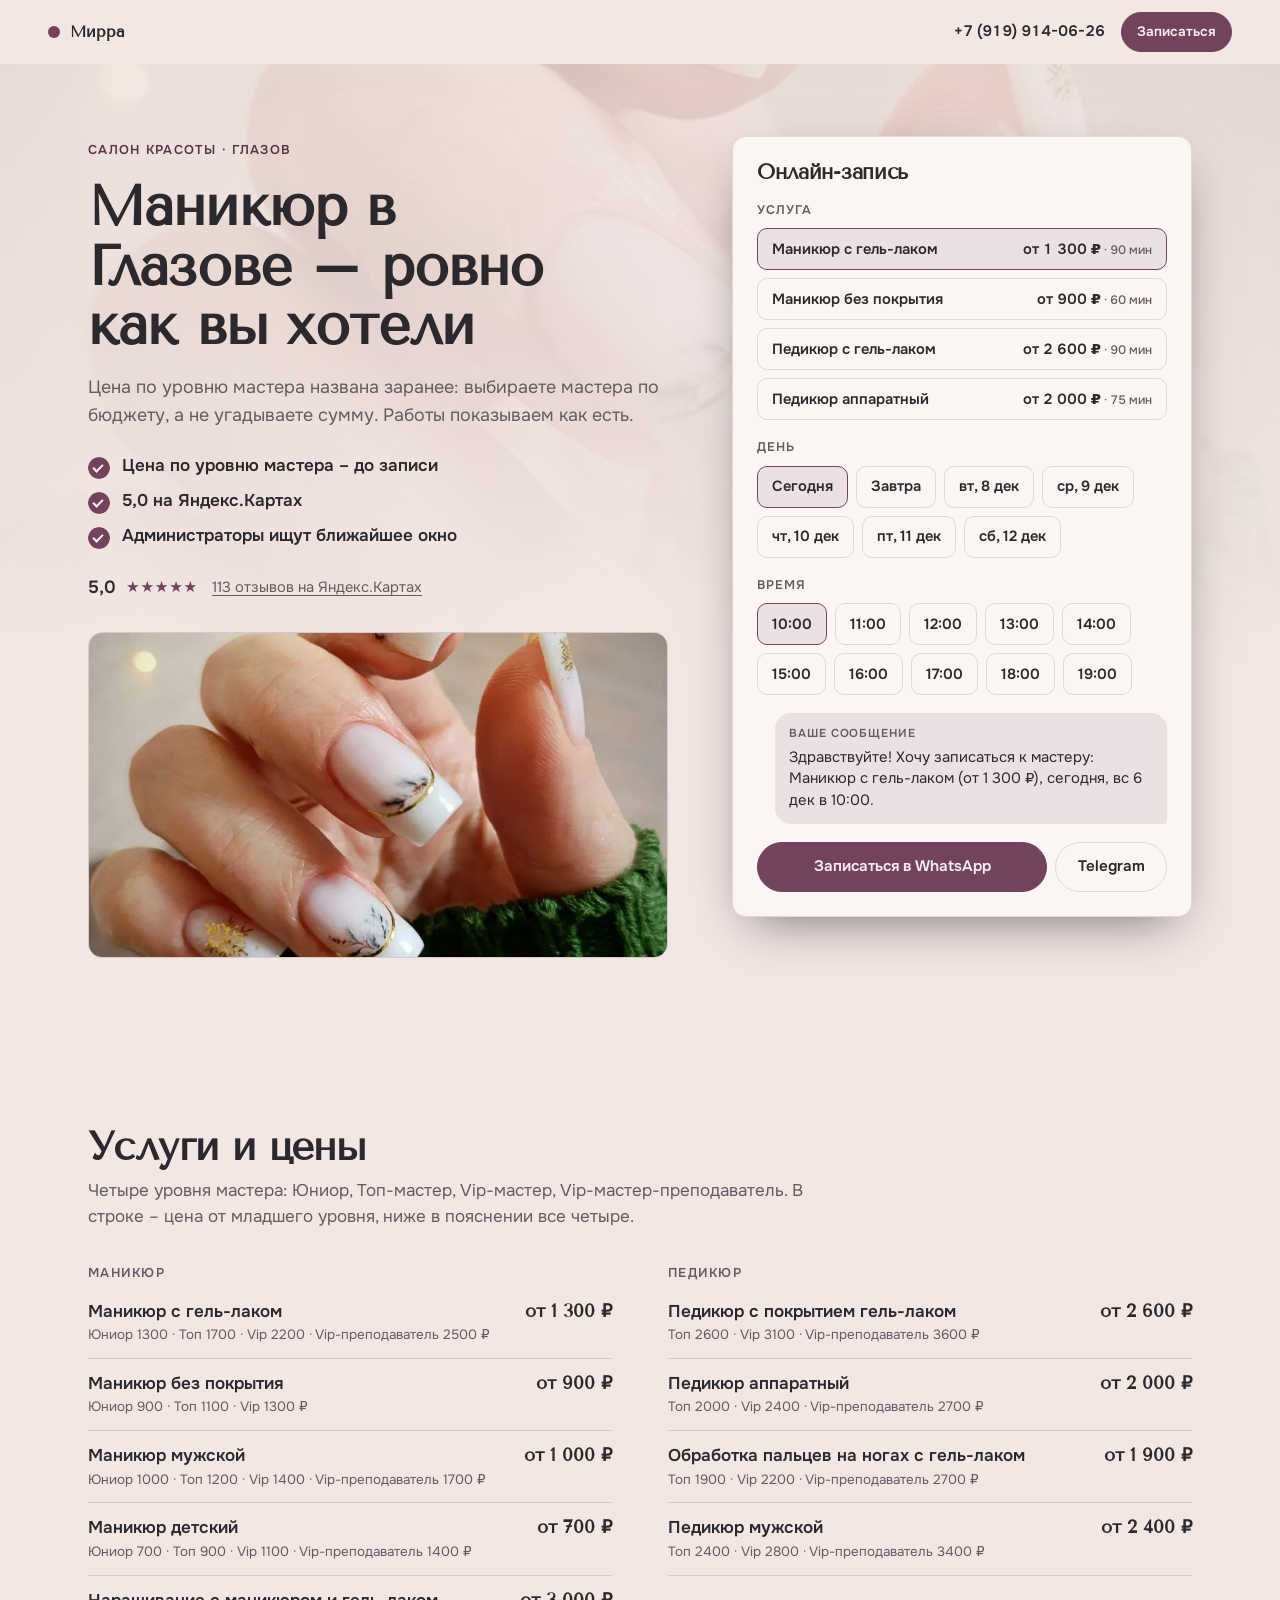
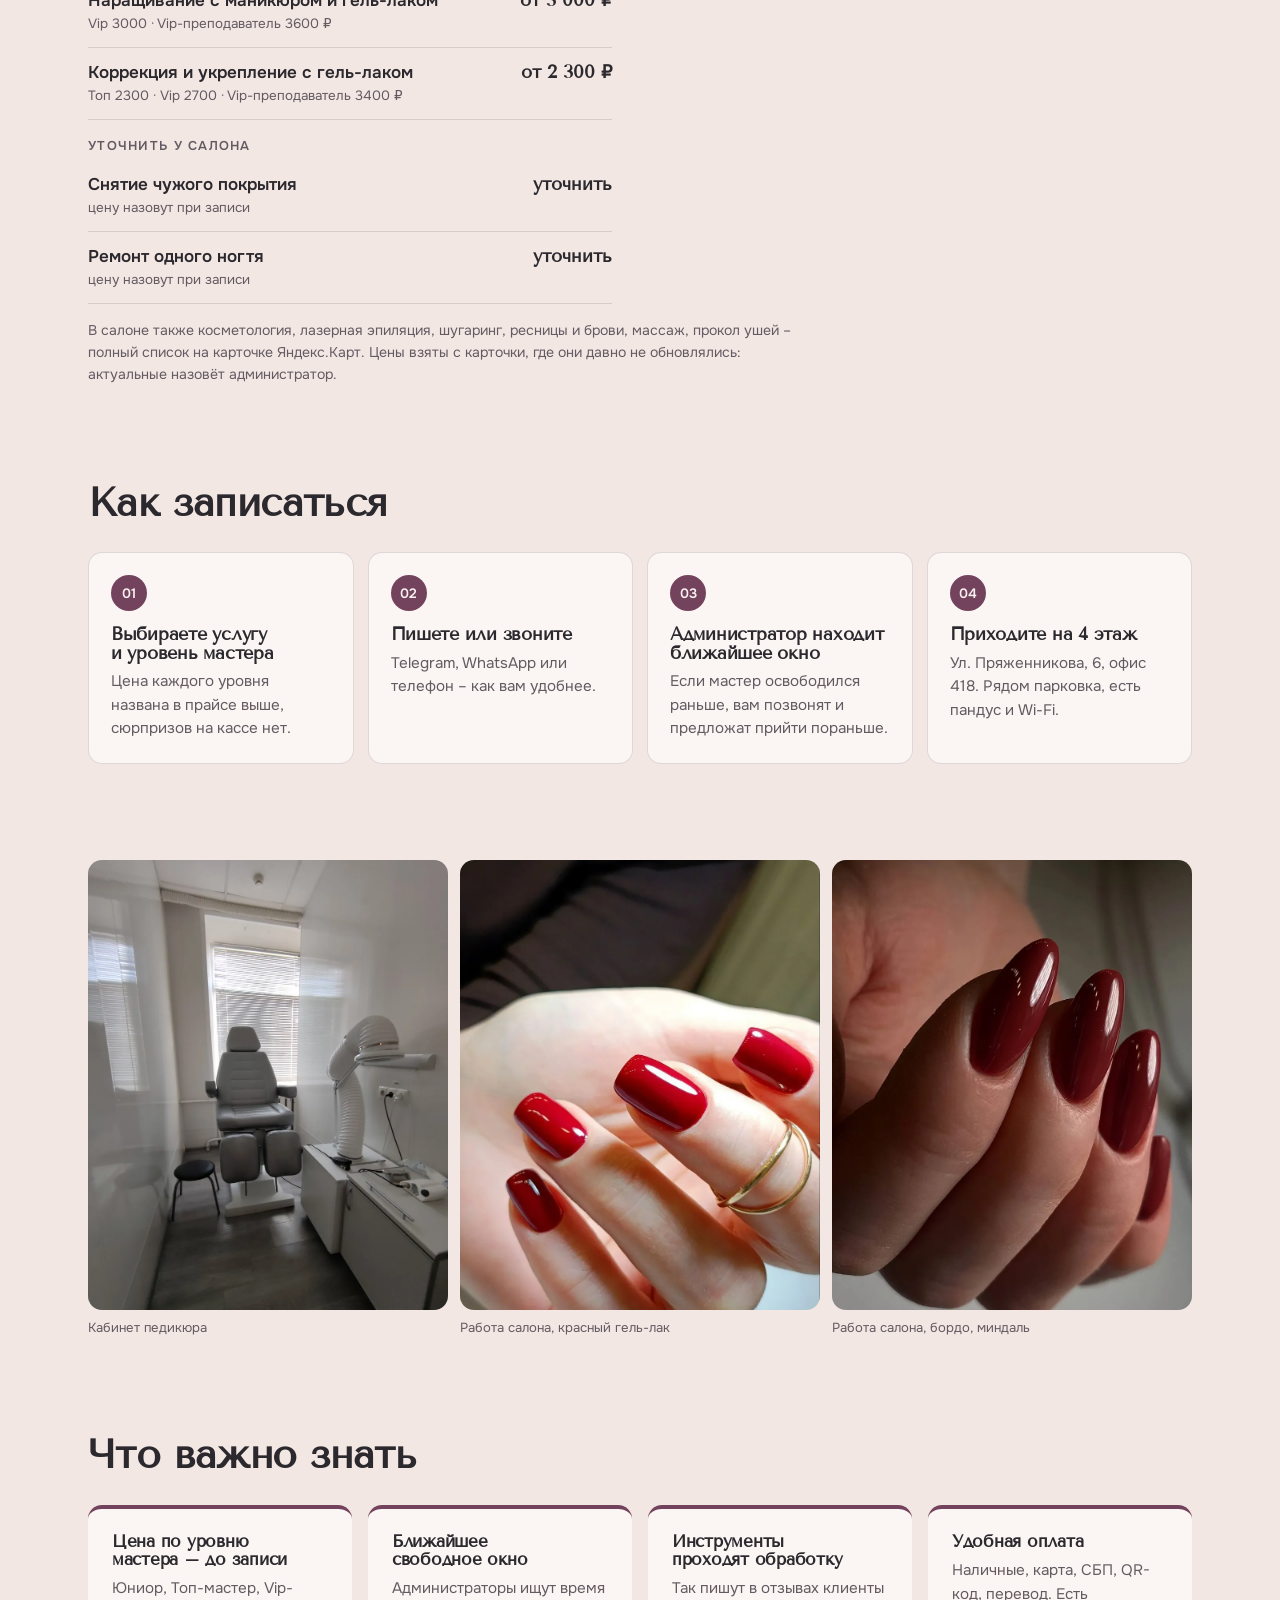
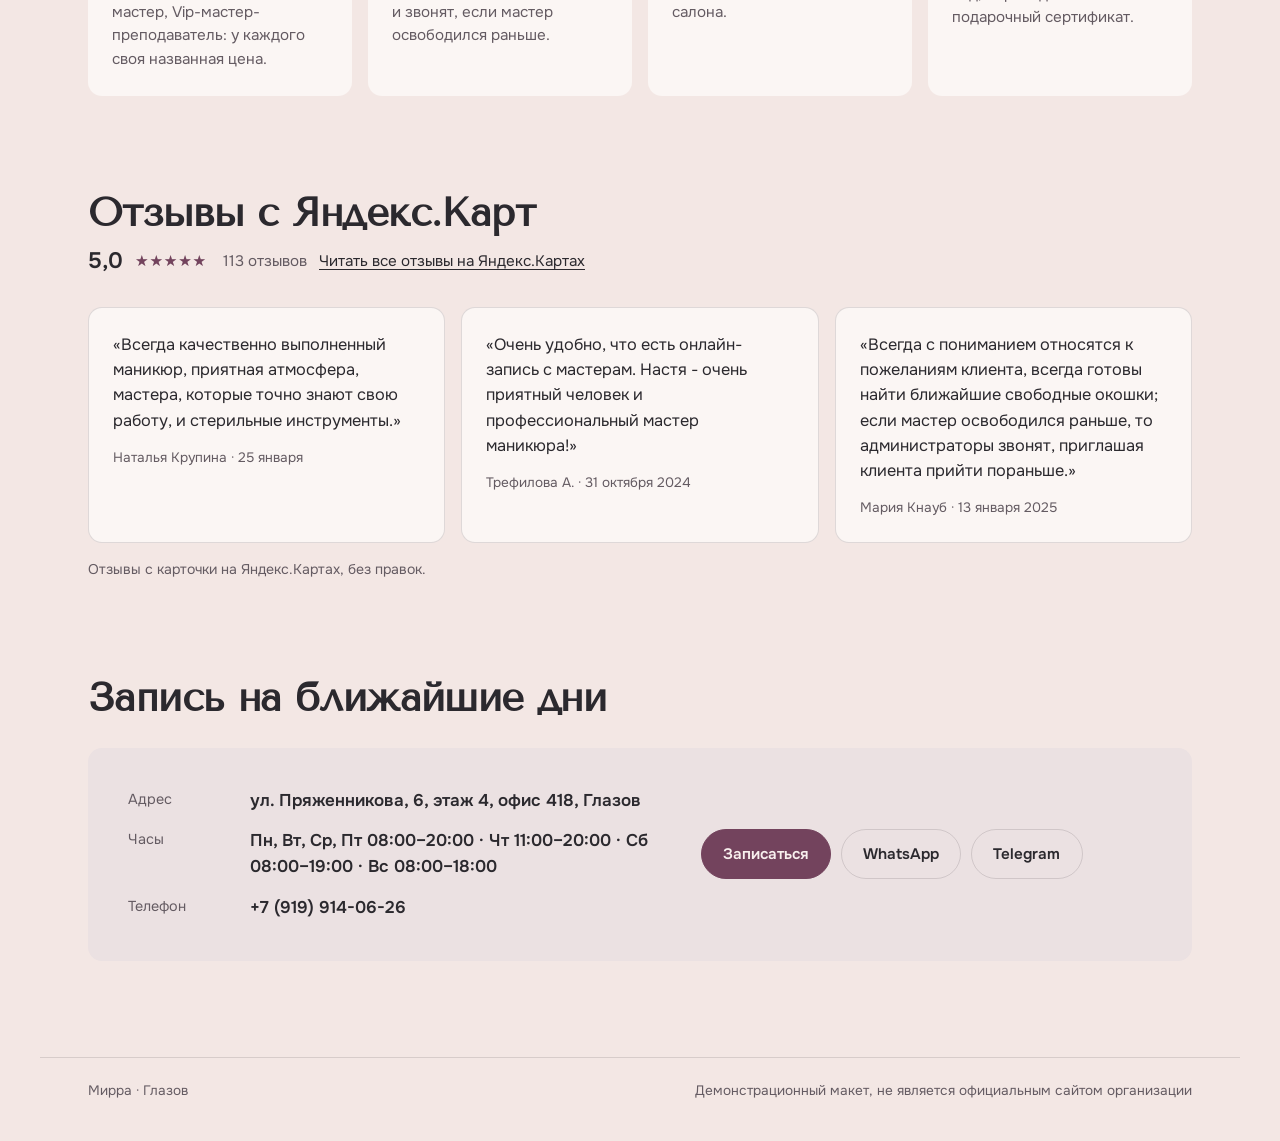
==== prod/index.html @ 09f0209c "Мирра: версия Продающий (папка prod), robots.txt" ====
<!doctype html>
<html lang="ru">
<head>
<meta charset="utf-8">
<meta name="robots" content="noindex, nofollow">
<meta name="viewport" content="width=device-width, initial-scale=1, viewport-fit=cover">
<title>Мирра · Салон красоты, маникюр и педикюр</title>
<meta name="description" content="Цена по уровню мастера названа заранее: выбираете мастера по бюджету, а не угадываете сумму. Работы показываем как есть.">
<meta property="og:type" content="website">
<meta property="og:title" content="Маникюр в Глазове – ровно как вы хотели">
<meta property="og:description" content="Цена по уровню мастера названа заранее: выбираете мастера по бюджету, а не угадываете сумму. Работы показываем как есть.">
<meta property="og:image" content="assets/hero.webp">
<link rel="preload" as="image" href="assets/hero.webp" fetchpriority="high">
<link rel="icon" href="data:image/svg+xml,%3Csvg xmlns=%27http://www.w3.org/2000/svg%27 viewBox=%270 0 32 32%27%3E%3Crect x=%276%27 y=%276%27 width=%2720%27 height=%2720%27 rx=%275%27 fill=%27%2373435d%27/%3E%3C/svg%3E">
<link rel="preload" href="assets/fonts/tenor-sans-400-cyrillic.woff2" as="font" type="font/woff2" crossorigin>
<link rel="preload" href="assets/fonts/onest-400-cyrillic.woff2" as="font" type="font/woff2" crossorigin>
<style>@font-face { font-family: "Onest"; font-style: normal; font-weight: 400; font-display: swap; src: url("assets/fonts/onest-400-cyrillic.woff2") format("woff2"); unicode-range: U+0301, U+0400-045F, U+0490-0491, U+04B0-04B1, U+2116; }
@font-face { font-family: "Onest"; font-style: normal; font-weight: 400; font-display: swap; src: url("assets/fonts/onest-400-latin.woff2") format("woff2"); unicode-range: U+0000-00FF, U+0131, U+0152-0153, U+02BB-02BC, U+02C6, U+02DA, U+02DC, U+0304, U+0308, U+0329, U+2000-206F, U+20AC, U+2122, U+2191, U+2193, U+2212, U+2215, U+FEFF, U+FFFD; }
@font-face { font-family: "Onest"; font-style: normal; font-weight: 500; font-display: swap; src: url("assets/fonts/onest-500-cyrillic.woff2") format("woff2"); unicode-range: U+0301, U+0400-045F, U+0490-0491, U+04B0-04B1, U+2116; }
@font-face { font-family: "Onest"; font-style: normal; font-weight: 500; font-display: swap; src: url("assets/fonts/onest-500-latin.woff2") format("woff2"); unicode-range: U+0000-00FF, U+0131, U+0152-0153, U+02BB-02BC, U+02C6, U+02DA, U+02DC, U+0304, U+0308, U+0329, U+2000-206F, U+20AC, U+2122, U+2191, U+2193, U+2212, U+2215, U+FEFF, U+FFFD; }
@font-face { font-family: "Onest"; font-style: normal; font-weight: 600; font-display: swap; src: url("assets/fonts/onest-600-cyrillic.woff2") format("woff2"); unicode-range: U+0301, U+0400-045F, U+0490-0491, U+04B0-04B1, U+2116; }
@font-face { font-family: "Onest"; font-style: normal; font-weight: 600; font-display: swap; src: url("assets/fonts/onest-600-latin.woff2") format("woff2"); unicode-range: U+0000-00FF, U+0131, U+0152-0153, U+02BB-02BC, U+02C6, U+02DA, U+02DC, U+0304, U+0308, U+0329, U+2000-206F, U+20AC, U+2122, U+2191, U+2193, U+2212, U+2215, U+FEFF, U+FFFD; }
@font-face { font-family: "Tenor Sans"; font-style: normal; font-weight: 400; font-display: swap; src: url("assets/fonts/tenor-sans-400-cyrillic.woff2") format("woff2"); unicode-range: U+0301, U+0400-045F, U+0490-0491, U+04B0-04B1, U+2116; }
@font-face { font-family: "Tenor Sans"; font-style: normal; font-weight: 400; font-display: swap; src: url("assets/fonts/tenor-sans-400-latin.woff2") format("woff2"); unicode-range: U+0000-00FF, U+0131, U+0152-0153, U+02BB-02BC, U+02C6, U+02DA, U+02DC, U+0304, U+0308, U+0329, U+2000-206F, U+20AC, U+2122, U+2191, U+2193, U+2212, U+2215, U+FEFF, U+FFFD; }
:root { --c-canvas: #f3e7e4; --c-surface: #fbf6f4; --c-ink: #2b292e; --c-ink-soft: #645b62; --c-accent: #73435d; --c-accent-ink: #f8f0ee; --c-accent-deep: #5a3349; --f-display: "Tenor Sans", "Georgia", serif; --f-text: "Onest", "Segoe UI", system-ui, sans-serif; --h1k: 1; }
</style>
<link rel="stylesheet" href="style-prod.css">
</head>
<body class="s-prod" id="top" data-wa="79199140626" data-tg="mirraglazov" data-max="">
<header class="s-bar" data-s-bar>
  <a class="s-bar__brand" href="#top"><i aria-hidden="true"></i>Мирра</a>
  <div class="s-bar__right">
    <a class="s-bar__tel" href="tel:+79199140626">+7 (919) 914-06-26</a>
    <a class="s-btn s-btn--sm" href="#widget">Записаться</a>
  </div>
</header>
<main>
  <section class="s-hero">
    <div class="s-hero__text">
      <p class="s-eyebrow">Салон красоты · Глазов</p>
      <h1>Маникюр в Глазове – ровно как вы хотели</h1>
      <p class="s-lead">Цена по уровню мастера названа заранее: выбираете мастера по бюджету, а не угадываете сумму. Работы показываем как есть.</p>
      <ul class="s-ticks"><li>Цена по уровню мастера – до записи</li><li>5,0 на Яндекс.Картах</li><li>Администраторы ищут ближайшее окно</li></ul>
      <p class="s-rating"><a class="s-toprating" href="https://yandex.ru/maps/org/mirra/141368039031/" target="_blank" rel="noopener"><b>5,0</b><span class="s-reviews__stars" style="--r: 5" aria-hidden="true"></span><u>113 отзывов на Яндекс.Картах</u></a></p>
      <figure class="s-hero__photo"><img class="" src="assets/hero.webp" alt="Френч с дизайном, работа салона «Мирра»" loading="lazy" decoding="async"></figure>
    </div>
    <div class="s-hero__widget" id="widget"><form class="s-widget" data-s-booking data-days="7" data-closed="" data-slots="10:00,11:00,12:00,13:00,14:00,15:00,16:00,17:00,18:00,19:00" data-message="Здравствуйте! Хочу записаться к мастеру: {услуга}, {день} в {время}." onsubmit="return false">
      <h2 class="s-widget__title">Онлайн-запись</h2>
      <fieldset><legend>Услуга</legend>
        <div class="s-chips s-chips--col"><label class="s-chip s-chip--row"><input type="radio" name="svc" value="0" data-name="Маникюр с гель-лаком" data-price="1300" data-from="1" data-min="90" checked><span>Маникюр с гель-лаком</span><b>от 1 300 ₽<small> · 90 мин</small></b></label><label class="s-chip s-chip--row"><input type="radio" name="svc" value="1" data-name="Маникюр без покрытия" data-price="900" data-from="1" data-min="60"><span>Маникюр без покрытия</span><b>от 900 ₽<small> · 60 мин</small></b></label><label class="s-chip s-chip--row"><input type="radio" name="svc" value="2" data-name="Педикюр с гель-лаком" data-price="2600" data-from="1" data-min="90"><span>Педикюр с гель-лаком</span><b>от 2 600 ₽<small> · 90 мин</small></b></label><label class="s-chip s-chip--row"><input type="radio" name="svc" value="3" data-name="Педикюр аппаратный" data-price="2000" data-from="1" data-min="75"><span>Педикюр аппаратный</span><b>от 2 000 ₽<small> · 75 мин</small></b></label></div>
      </fieldset>
      <fieldset><legend>День</legend><div class="s-chips" data-s-days></div></fieldset>
      <fieldset><legend>Время</legend><div class="s-chips" data-s-times></div></fieldset>
      <div class="s-bubble" aria-live="polite"><span class="s-bubble__label">Ваше сообщение</span><p data-s-bubble></p></div>
      <div class="s-send">
        <a class="s-btn s-btn--wide" data-s-msg="whatsapp" href="#">Записаться в WhatsApp</a>
        <a class="s-btn s-btn--ghost" data-s-msg="telegram" href="#">Telegram</a>
      </div>
      <p class="s-send__note" data-s-copied hidden>Текст скопирован – вставьте его в чат.</p>
      
    </form></div>
    <figure class="s-hero__bg" aria-hidden="true"><img class="" src="assets/hero.webp" alt="Френч с дизайном, работа салона «Мирра»" decoding="async" fetchpriority="high"></figure>
  </section>

  

  <section class="s-section s-reveal" id="prices">
    <header class="s-section__head"><h2>Услуги и цены</h2><p>Четыре уровня мастера: Юниор, Топ-мастер, Vip-мастер, Vip-мастер-преподаватель. В строке – цена от младшего уровня, ниже в пояснении все четыре.</p></header>
    <div class="s-board"><div class="s-board__group">
      <h3 class="s-board__title">Маникюр</h3>
      <ul class="s-board__list">
        <li class="s-board__row"><span class="s-board__name">Маникюр с гель-лаком<em>Юниор 1300 · Топ 1700 · Vip 2200 · Vip-преподаватель 2500 ₽</em></span><span class="s-board__dots" aria-hidden="true"></span><span class="s-board__price">от 1 300 ₽</span></li>
        <li class="s-board__row"><span class="s-board__name">Маникюр без покрытия<em>Юниор 900 · Топ 1100 · Vip 1300 ₽</em></span><span class="s-board__dots" aria-hidden="true"></span><span class="s-board__price">от 900 ₽</span></li>
        <li class="s-board__row"><span class="s-board__name">Маникюр мужской<em>Юниор 1000 · Топ 1200 · Vip 1400 · Vip-преподаватель 1700 ₽</em></span><span class="s-board__dots" aria-hidden="true"></span><span class="s-board__price">от 1 000 ₽</span></li>
        <li class="s-board__row"><span class="s-board__name">Маникюр детский<em>Юниор 700 · Топ 900 · Vip 1100 · Vip-преподаватель 1400 ₽</em></span><span class="s-board__dots" aria-hidden="true"></span><span class="s-board__price">от 700 ₽</span></li>
        <li class="s-board__row"><span class="s-board__name">Наращивание с маникюром и гель-лаком<em>Vip 3000 · Vip-преподаватель 3600 ₽</em></span><span class="s-board__dots" aria-hidden="true"></span><span class="s-board__price">от 3 000 ₽</span></li>
        <li class="s-board__row"><span class="s-board__name">Коррекция и укрепление с гель-лаком<em>Топ 2300 · Vip 2700 · Vip-преподаватель 3400 ₽</em></span><span class="s-board__dots" aria-hidden="true"></span><span class="s-board__price">от 2 300 ₽</span></li>
      </ul>
    </div>
<div class="s-board__group">
      <h3 class="s-board__title">Педикюр</h3>
      <ul class="s-board__list">
        <li class="s-board__row"><span class="s-board__name">Педикюр с покрытием гель-лаком<em>Топ 2600 · Vip 3100 · Vip-преподаватель 3600 ₽</em></span><span class="s-board__dots" aria-hidden="true"></span><span class="s-board__price">от 2 600 ₽</span></li>
        <li class="s-board__row"><span class="s-board__name">Педикюр аппаратный<em>Топ 2000 · Vip 2400 · Vip-преподаватель 2700 ₽</em></span><span class="s-board__dots" aria-hidden="true"></span><span class="s-board__price">от 2 000 ₽</span></li>
        <li class="s-board__row"><span class="s-board__name">Обработка пальцев на ногах с гель-лаком<em>Топ 1900 · Vip 2200 · Vip-преподаватель 2700 ₽</em></span><span class="s-board__dots" aria-hidden="true"></span><span class="s-board__price">от 1 900 ₽</span></li>
        <li class="s-board__row"><span class="s-board__name">Педикюр мужской<em>Топ 2400 · Vip 2800 · Vip-преподаватель 3400 ₽</em></span><span class="s-board__dots" aria-hidden="true"></span><span class="s-board__price">от 2 400 ₽</span></li>
      </ul>
    </div>
<div class="s-board__group">
      <h3 class="s-board__title">Уточнить у салона</h3>
      <ul class="s-board__list">
        <li class="s-board__row"><span class="s-board__name">Снятие чужого покрытия<em>цену назовут при записи</em></span><span class="s-board__dots" aria-hidden="true"></span><span class="s-board__price">уточнить</span></li>
        <li class="s-board__row"><span class="s-board__name">Ремонт одного ногтя<em>цену назовут при записи</em></span><span class="s-board__dots" aria-hidden="true"></span><span class="s-board__price">уточнить</span></li>
      </ul>
    </div></div>
    <p class="s-note">В салоне также косметология, лазерная эпиляция, шугаринг, ресницы и брови, массаж, прокол ушей – полный список на карточке Яндекс.Карт. Цены взяты с карточки, где они давно не обновлялись: актуальные назовёт администратор.</p>
  </section>

  <section class="s-section s-reveal">
    <header class="s-section__head"><h2>Как записаться</h2></header>
    <ol class="s-steps">
      <li class="s-steps__item"><span class="s-steps__n">01</span><h3>Выбираете услугу и уровень мастера</h3><p>Цена каждого уровня названа в прайсе выше, сюрпризов на кассе нет.</p></li>
      <li class="s-steps__item"><span class="s-steps__n">02</span><h3>Пишете или звоните</h3><p>Telegram, WhatsApp или телефон – как вам удобнее.</p></li>
      <li class="s-steps__item"><span class="s-steps__n">03</span><h3>Администратор находит ближайшее окно</h3><p>Если мастер освободился раньше, вам позвонят и предложат прийти пораньше.</p></li>
      <li class="s-steps__item"><span class="s-steps__n">04</span><h3>Приходите на 4 этаж</h3><p>Ул. Пряженникова, 6, офис 418. Рядом парковка, есть пандус и Wi-Fi.</p></li>
    </ol>
  </section>

  <section class="s-photos s-reveal" aria-label="Фото"><figure><img class="" src="assets/kabinet.webp" alt="Светлый кабинет с педикюрным креслом" loading="lazy" decoding="async"><figcaption>Кабинет педикюра</figcaption></figure><figure><img class="" src="assets/work-red.webp" alt="Красный гель-лак, квадратная форма" loading="lazy" decoding="async"><figcaption>Работа салона, красный гель-лак</figcaption></figure><figure><img class="" src="assets/work-bordo.webp" alt="Бордовый гель-лак, форма миндаль" loading="lazy" decoding="async"><figcaption>Работа салона, бордо, миндаль</figcaption></figure></section>

  <section class="s-section s-reveal">
    <header class="s-section__head"><h2>Что важно знать</h2></header>
    <ul class="s-promises">
      <li><h3>Цена по уровню мастера – до записи</h3><p>Юниор, Топ-мастер, Vip-мастер, Vip-мастер-преподаватель: у каждого своя названная цена.</p></li>
      <li><h3>Ближайшее свободное окно</h3><p>Администраторы ищут время и звонят, если мастер освободился раньше.</p></li>
      <li><h3>Инструменты проходят обработку</h3><p>Так пишут в отзывах клиенты салона.</p></li>
      <li><h3>Удобная оплата</h3><p>Наличные, карта, СБП, QR-код, перевод. Есть подарочный сертификат.</p></li>
    </ul>
  </section>

  <section class="s-section s-reveal">
    <header class="s-section__head s-section__head--reviews"><h2>Отзывы с Яндекс.Карт</h2><p class="s-reviews__rating"><span class="s-reviews__num">5,0</span><span class="s-reviews__stars" style="--r: 5" aria-label="рейтинг 5,0 из 5"></span><span class="s-reviews__count">113 отзывов</span><a class="s-reviews__all" href="https://yandex.ru/maps/org/mirra/141368039031/" target="_blank" rel="noopener">Читать все отзывы на Яндекс.Картах</a></p></header>
    <ul class="s-reviews">
      <li><blockquote>«Всегда качественно выполненный маникюр, приятная атмосфера, мастера, которые точно знают свою работу, и стерильные инструменты.»</blockquote><p class="s-reviews__who">Наталья Крупина · 25 января</p></li>
      <li><blockquote>«Очень удобно, что есть онлайн-запись с мастерам. Настя - очень приятный человек и профессиональный мастер маникюра!»</blockquote><p class="s-reviews__who">Трефилова А. · 31 октября 2024</p></li>
      <li><blockquote>«Всегда с пониманием относятся к пожеланиям клиента, всегда готовы найти ближайшие свободные окошки; если мастер освободился раньше, то администраторы звонят, приглашая клиента прийти пораньше.»</blockquote><p class="s-reviews__who">Мария Кнауб · 13 января 2025</p></li>
    </ul>
    <p class="s-note">Отзывы с карточки на Яндекс.Картах, без правок.</p>
  </section>

  

  <section class="s-section s-final s-reveal" id="contacts">
    <header class="s-section__head"><h2>Запись на ближайшие дни</h2></header>
    <div class="s-contacts">
      <dl>
        <div><dt>Адрес</dt><dd>ул. Пряженникова, 6, этаж 4, офис 418, Глазов</dd></div>
        <div><dt>Часы</dt><dd>Пн, Вт, Ср, Пт 08:00–20:00 · Чт 11:00–20:00 · Сб 08:00–19:00 · Вс 08:00–18:00</dd></div>
        <div><dt>Телефон</dt><dd><a href="tel:+79199140626">+7 (919) 914-06-26</a></dd></div>
      </dl>
      <div class="s-contacts__actions">
        <a class="s-btn" href="#widget">Записаться</a>
        <a class="s-btn s-btn--ghost" data-s-msg="whatsapp" href="#">WhatsApp</a>
        <a class="s-btn s-btn--ghost" data-s-msg="telegram" href="#">Telegram</a>
      </div>
    </div>
  </section>
</main>
<footer class="s-foot"><p>Мирра · Глазов</p><p>Демонстрационный макет, не является официальным сайтом организации</p></footer>
<nav class="s-dock" aria-label="Быстрая связь"><a class="s-btn" href="#widget">Записаться</a><a class="s-btn s-btn--ghost" href="tel:+79199140626">Позвонить</a></nav>
<script src="style.js" defer></script>
</body>
</html>
---- prod/style-prod.css ----
/* Стиль «Продающий»: лендинг под заявки. Главная деталь – калькулятор или онлайн-запись на первом экране
   и живое «сообщение-превью», которое уходит владельцу в мессенджер. Цвета и шрифты – из палитры ниши. */
*, *::before, *::after { box-sizing: border-box; }
:root {
  --hair: color-mix(in srgb, var(--c-ink) 14%, transparent);
  --tint: color-mix(in srgb, var(--c-accent) 12%, var(--c-surface));
  --wrap: 1200px; --gut: clamp(16px, 4vw, 48px);
  --r: 14px;
  --shadow: 0 18px 50px -18px color-mix(in srgb, #000 55%, transparent);
}
html { scroll-behavior: smooth; -webkit-text-size-adjust: 100%; overflow-x: clip; }
body { margin: 0; background: var(--c-canvas); color: var(--c-ink); font: 400 17px/1.55 var(--f-text); -webkit-font-smoothing: antialiased; }
img { display: block; max-width: 100%; }
a { color: inherit; }
h1, h2, h3 { font-family: var(--f-display); font-weight: 700; line-height: 1.06; margin: 0; letter-spacing: -.015em; text-wrap: balance; }
p { margin: 0; }
fieldset { border: 0; margin: 0; padding: 0; min-width: 0; }
:focus-visible { outline: 2px solid var(--c-accent); outline-offset: 3px; border-radius: 4px; }

.s-btn { display: inline-flex; align-items: center; justify-content: center; min-height: 50px; padding: 0 1.4em; border-radius: 999px;
  background: var(--c-accent); color: var(--c-accent-ink); font: 700 .95rem/1.1 var(--f-text); text-decoration: none; border: 1px solid var(--c-accent);
  text-align: center; transition: filter .2s ease, transform .2s ease; cursor: pointer; }
.s-btn:hover { filter: brightness(1.07); }
.s-btn:active { transform: translateY(1px); }
.s-btn--sm { min-height: 40px; padding: 0 1.1em; font-size: .85rem; }
.s-btn--ghost { background: transparent; color: var(--c-ink); border-color: var(--hair); font-weight: 600; }
.s-btn--wide { flex: 1; }

/* шапка */
.s-bar { position: sticky; top: 0; z-index: 30; display: flex; align-items: center; justify-content: space-between; gap: 16px;
  padding: 10px var(--gut); background: color-mix(in srgb, var(--c-canvas) 88%, transparent); -webkit-backdrop-filter: blur(10px); backdrop-filter: blur(10px); }
.s-bar.is-scrolled { box-shadow: 0 1px 0 var(--hair); }
.s-bar__brand { font: 700 1rem/1 var(--f-display); text-decoration: none; display: inline-flex; align-items: center; gap: .6em; min-height: 44px; white-space: nowrap; min-width: 0; }
.s-bar__brand i { width: .75em; height: .75em; border-radius: 50%; background: var(--c-accent); }
.s-bar__right { display: flex; align-items: center; gap: 16px; }
.s-bar__tel { text-decoration: none; font-weight: 700; font-size: .95rem; font-variant-numeric: tabular-nums; }

main { max-width: var(--wrap); margin: 0 auto; padding: 0 var(--gut); }

/* первый экран: текст слева, виджет справа, фото ниши – приглушённым фоном */
.s-hero { position: relative; display: grid; grid-template-columns: minmax(0, 1fr) minmax(0, 460px); gap: clamp(28px, 5vw, 64px); align-items: start;
  padding: clamp(32px, 6vw, 72px) 0 clamp(40px, 6vw, 72px); isolation: isolate; }
.s-hero__bg { position: absolute; z-index: -1; margin: 0; top: 0; left: calc(50% - 50vw); width: 100vw; height: min(78%, 620px); overflow: hidden; }
.s-hero__bg img { width: 100%; height: 100%; object-fit: cover; opacity: .3; filter: saturate(.85); }
.s-hero__bg::after { content: ""; position: absolute; inset: 0; background: linear-gradient(180deg, color-mix(in srgb, var(--c-canvas) 40%, transparent), var(--c-canvas) 96%); }
/* фото бизнеса крупно в левой колонке: владелец узнаёт своё место с первого экрана */
.s-hero__photo { margin: 30px 0 0; }
.s-hero__photo img { width: 100%; aspect-ratio: 16 / 9; object-fit: cover; border-radius: var(--r); border: 1px solid var(--hair); }
.s-hero__photo figcaption { margin-top: 8px; font-size: .84rem; color: var(--c-ink-soft); }
.s-eyebrow { display: inline-block; font-size: .8rem; font-weight: 700; letter-spacing: .1em; text-transform: uppercase; color: var(--c-accent-deep, var(--c-accent)); margin-bottom: 16px; }
.s-hero h1 { font-size: calc(clamp(2.1rem, 4.4vw, 3.7rem) * var(--h1k, 1)); overflow-wrap: break-word; hyphens: auto; }
.s-lead { margin-top: 18px; font-size: 1.12rem; color: var(--c-ink-soft); max-width: 32em; }
.s-ticks { list-style: none; margin: 26px 0 0; padding: 0; display: grid; gap: 12px; }
.s-ticks li { position: relative; padding-left: 34px; font-weight: 600; line-height: 1.35; }
.s-ticks li::before { content: ""; position: absolute; left: 0; top: .1em; width: 22px; height: 22px; border-radius: 50%; background: var(--c-accent);
  -webkit-mask: radial-gradient(circle, #000 0 100%); }
.s-ticks li::after { content: ""; position: absolute; left: 7px; top: calc(.1em + 5px); width: 6px; height: 10px; border: solid var(--c-accent-ink); border-width: 0 2px 2px 0; transform: rotate(45deg); }
.s-rating { margin-top: 26px; font-size: .92rem; color: var(--c-ink-soft); }
.s-rating b { color: var(--c-ink); font-size: 1.1rem; }

/* виджет */
.s-hero__widget { position: sticky; top: 76px; }
.s-widget { background: var(--c-surface); border-radius: var(--r); padding: 24px; box-shadow: var(--shadow); display: grid; gap: 18px; border: 1px solid var(--hair); }
.s-widget__title { font-size: 1.3rem; }
.s-widget legend, .s-range label { font-size: .78rem; font-weight: 700; letter-spacing: .08em; text-transform: uppercase; color: var(--c-ink-soft); margin-bottom: 8px; padding: 0; }
.s-chips { display: flex; flex-wrap: wrap; gap: 8px; }
.s-chips--col { flex-direction: column; flex-wrap: nowrap; }
.s-chip { position: relative; display: inline-flex; align-items: center; gap: 10px; min-height: 42px; padding: 8px 14px; border-radius: 10px; border: 1px solid var(--hair);
  cursor: pointer; font-size: .92rem; font-weight: 600; transition: border-color .15s ease, background-color .15s ease; }
.s-chip--row { justify-content: space-between; }
.s-chip--row b { font-weight: 700; white-space: nowrap; font-variant-numeric: tabular-nums; }
.s-chip--row b small { font-weight: 500; color: var(--c-ink-soft); }
.s-chip__p { font-weight: 500; font-size: .8rem; color: var(--c-ink-soft); white-space: nowrap; }
.s-chip input { position: absolute; opacity: 0; pointer-events: none; }
.s-chip:has(input:checked) { border-color: var(--c-accent); background: var(--tint); }
.s-chip:has(input:focus-visible) { outline: 2px solid var(--c-accent); outline-offset: 2px; }
.s-chip[aria-disabled="true"] { opacity: .4; cursor: default; }
.s-check { display: flex; align-items: center; gap: 10px; font-weight: 600; font-size: .92rem; cursor: pointer; }
.s-check input { width: 20px; height: 20px; accent-color: var(--c-accent); }
.s-check b { margin-left: auto; font-variant-numeric: tabular-nums; }
.s-range { display: grid; gap: 6px; }
.s-range label { display: flex; justify-content: space-between; margin: 0; }
.s-range label b { color: var(--c-ink); font-size: 1rem; font-weight: 700; letter-spacing: 0; text-transform: none; font-variant-numeric: tabular-nums; }
.s-range input { width: 100%; accent-color: var(--c-accent); height: 28px; }
.s-total { display: flex; align-items: baseline; justify-content: space-between; gap: 12px; padding-top: 14px; border-top: 1px solid var(--hair); }
.s-total span { color: var(--c-ink-soft); font-weight: 600; }
.s-total b { font: 700 1.9rem/1 var(--f-display); font-variant-numeric: tabular-nums; color: var(--c-accent); }

/* сообщение-превью: пузырь чата */
.s-bubble { position: relative; background: var(--tint); border-radius: 16px 16px 4px 16px; padding: 12px 14px; margin-left: 18px; }
.s-bubble__label { display: block; font-size: .72rem; font-weight: 700; letter-spacing: .08em; text-transform: uppercase; color: var(--c-ink-soft); margin-bottom: 4px; }
.s-bubble p { font-size: .93rem; line-height: 1.45; }
.s-send { display: flex; gap: 8px; }
.s-send__note { font-size: .82rem; color: var(--c-accent-deep, var(--c-accent)); }
.s-demo { font-size: .78rem; color: var(--c-ink-soft); }

/* секции */
.s-section { padding: clamp(56px, 8vw, 96px) 0 0; }
.s-section__head { display: grid; gap: 10px; margin-bottom: 28px; max-width: 46em; }
.s-section__head h2 { font-size: clamp(1.7rem, 3.2vw, 2.5rem); }
.s-section__head p { color: var(--c-ink-soft); }
.s-note { margin-top: 16px; font-size: .88rem; color: var(--c-ink-soft); max-width: 52em; }

.s-incl { display: grid; grid-template-columns: 1fr 1fr; gap: 16px; }
.s-incl > div { background: var(--c-surface); border-radius: var(--r); padding: 26px; border: 1px solid var(--hair); }
.s-incl > div:first-child { background: var(--tint); border-color: transparent; }
.s-incl h3 { font-size: 1.1rem; margin-bottom: 14px; }
.s-incl ul { margin: 0; padding-left: 1.1em; display: grid; gap: 8px; }

.s-board { display: grid; grid-template-columns: repeat(auto-fit, minmax(min(100%, 420px), 1fr)); gap: 12px 56px; }
.s-board__title { font: 700 .8rem var(--f-text); letter-spacing: .1em; text-transform: uppercase; color: var(--c-ink-soft); margin: 6px 0; }
.s-board__list { list-style: none; margin: 0; padding: 0; }
.s-board__row { display: flex; align-items: baseline; gap: 10px; padding: 12px 0; border-bottom: 1px solid var(--hair); }
.s-board__name { font-weight: 600; }
.s-board__name em { display: block; font-style: normal; font-size: .84rem; color: var(--c-ink-soft); font-weight: 400; }
.s-board__dots { flex: 1; }
.s-board__price { font: 700 1.1rem/1 var(--f-display); font-variant-numeric: tabular-nums; white-space: nowrap; }
.s-board__price small { font: 500 .78rem var(--f-text); color: var(--c-ink-soft); }

.s-steps { list-style: none; margin: 0; padding: 0; display: grid; grid-template-columns: repeat(auto-fit, minmax(min(100%, 170px), 1fr)); gap: 14px; }
.s-steps__item { background: var(--c-surface); border-radius: var(--r); padding: 22px; border: 1px solid var(--hair); }
.s-steps__n { display: inline-grid; place-items: center; width: 36px; height: 36px; border-radius: 50%; background: var(--c-accent); color: var(--c-accent-ink); font: 700 .85rem var(--f-text); }
.s-steps h3 { font-size: 1.1rem; margin-top: 14px; overflow-wrap: anywhere; hyphens: auto; }
.s-steps__item { min-width: 0; }
.s-steps p { margin-top: 8px; color: var(--c-ink-soft); font-size: .95rem; }

.s-photos { display: grid; grid-template-columns: repeat(3, 1fr); gap: 12px; padding-top: clamp(56px, 8vw, 96px); }
.s-photos figure { margin: 0; }
.s-photos img { width: 100%; aspect-ratio: 4 / 5; object-fit: cover; border-radius: var(--r); }
.s-photos figcaption { font-size: .82rem; color: var(--c-ink-soft); margin-top: 8px; }

.s-promises { list-style: none; margin: 0; padding: 0; display: grid; grid-template-columns: repeat(auto-fit, minmax(min(100%, 260px), 1fr)); gap: 16px; }
.s-promises li { border-radius: var(--r); padding: 24px; background: var(--c-surface); border-top: 4px solid var(--c-accent); display: grid; gap: 8px; align-content: start; }
.s-promises h3 { font-size: 1.08rem; }
.s-promises p { color: var(--c-ink-soft); font-size: .95rem; }

.s-reviews { list-style: none; margin: 0; padding: 0; display: grid; grid-template-columns: repeat(auto-fit, minmax(min(100%, 280px), 1fr)); gap: 16px; }
.s-reviews li { background: var(--c-surface); border-radius: var(--r); padding: 24px; display: grid; gap: 14px; align-content: start; border: 1px solid var(--hair); }
.s-reviews blockquote { margin: 0; font-size: 1.02rem; }
.s-reviews__who { font-size: .85rem; color: var(--c-ink-soft); }
.s-section__head--reviews { max-width: none; }
.s-reviews__rating { display: flex; flex-wrap: wrap; align-items: center; gap: 6px 12px; color: var(--c-ink-soft); font-size: .95rem; }
.s-reviews__num { font-weight: 700; font-size: 1.4rem; color: var(--c-ink); }
.s-reviews__stars { --r: 5; display: inline-block; width: 5em; height: 1em; font-size: .95rem; line-height: 1; letter-spacing: .05em; white-space: nowrap; color: color-mix(in srgb, var(--c-ink) 18%, transparent); position: relative; }
.s-reviews__stars::before { content: "★★★★★"; }
.s-reviews__stars::after { content: "★★★★★"; position: absolute; inset: 0; width: calc(var(--r) / 5 * 100%); overflow: hidden; color: var(--c-accent); }
.s-reviews__all { color: var(--c-ink); text-underline-offset: 3px; }
.s-reviews__all:hover { color: var(--c-accent-deep, var(--c-accent)); }

.s-faq { display: grid; gap: 10px; max-width: 860px; }
.s-faq details { background: var(--c-surface); border-radius: 12px; border: 1px solid var(--hair); }
.s-faq summary { cursor: pointer; list-style: none; padding: 18px 52px 18px 20px; font-weight: 700; position: relative; }
.s-faq summary::-webkit-details-marker { display: none; }
.s-faq summary::after { content: "+"; position: absolute; right: 20px; top: 50%; transform: translateY(-50%); font: 700 1.4rem/1 var(--f-display); color: var(--c-accent); }
.s-faq details[open] summary::after { content: "–"; }
.s-faq details p { padding: 0 20px 18px; color: var(--c-ink-soft); }

.s-contacts { display: grid; grid-template-columns: 1.2fr 1fr; gap: 32px; background: var(--tint); border-radius: var(--r); padding: clamp(22px, 4vw, 40px); align-items: center; }
.s-contacts dl { margin: 0; display: grid; gap: 14px; }
.s-contacts dl div { display: grid; grid-template-columns: 110px 1fr; gap: 12px; }
.s-contacts dt { color: var(--c-ink-soft); font-size: .9rem; }
.s-contacts dd { margin: 0; font-weight: 600; }
.s-contacts dd a { text-decoration: none; }
.s-contacts__actions { display: flex; flex-wrap: wrap; gap: 10px; }

.s-foot { max-width: var(--wrap); margin: clamp(56px, 8vw, 96px) auto 0; padding: 22px var(--gut) 40px; border-top: 1px solid var(--hair);
  display: flex; justify-content: space-between; gap: 16px; font-size: .85rem; color: var(--c-ink-soft); flex-wrap: wrap; }
.s-dock { display: none; }
.s-slot { border-bottom: 1px dashed currentColor; opacity: .75; white-space: nowrap; }

@media (prefers-reduced-motion: no-preference) {
  .s-reveal { opacity: 0; transform: translateY(14px); transition: opacity .5s ease, transform .5s cubic-bezier(.2, .7, .2, 1); }
  .s-reveal.is-in { opacity: 1; transform: none; }
  .s-hero__text, .s-hero__widget { animation: s-rise .6s cubic-bezier(.2, .7, .2, 1) both; }
  .s-hero__widget { animation-delay: .1s; }
}
@keyframes s-rise { from { opacity: 0; transform: translateY(12px); } }

@media (max-width: 960px) {
  .s-hero { grid-template-columns: 1fr; }
  .s-hero__widget { position: static; }
  .s-hero__bg { height: 420px; }
  .s-hero__photo { display: none; }
  .s-incl, .s-contacts { grid-template-columns: 1fr; }
}
@media (max-width: 640px) {
  body { font-size: 16px; padding-bottom: 76px; }
  .s-bar__tel { display: none; }
  .s-bar { gap: 10px; }
  .s-bar__brand { font-size: .92rem; overflow: hidden; text-overflow: ellipsis; }
  .s-bar .s-btn--sm { white-space: nowrap; font-size: .78rem; padding: 0 .8em; flex-shrink: 0; }
  .s-widget { padding: 18px; }
  .s-steps { grid-template-columns: 1fr; }
  .s-photos { grid-template-columns: repeat(3, 1fr); }
  .s-contacts dl div { grid-template-columns: 1fr; gap: 2px; }
  .s-send { flex-direction: column; }
  .s-dock { display: flex; gap: 8px; position: fixed; z-index: 40; left: 0; right: 0; bottom: 0; padding: 10px 12px calc(10px + env(safe-area-inset-bottom));
    background: color-mix(in srgb, var(--c-canvas) 92%, transparent); -webkit-backdrop-filter: blur(10px); backdrop-filter: blur(10px); box-shadow: 0 -1px 0 var(--hair); }
  .s-dock .s-btn { flex: 1; min-height: 48px; font-size: .88rem; padding: 0 .9em; white-space: nowrap; }
  .s-dock .s-btn:first-child { flex: 1.7; }
}

.s-toprating { display: inline-flex; flex-wrap: wrap; align-items: center; gap: 4px 10px; color: inherit; text-decoration: none; }
.s-toprating b { font-size: 1.1rem; }
.s-toprating u { text-underline-offset: 3px; }
.s-toprating:hover u { color: var(--c-accent-deep, var(--c-accent)); }
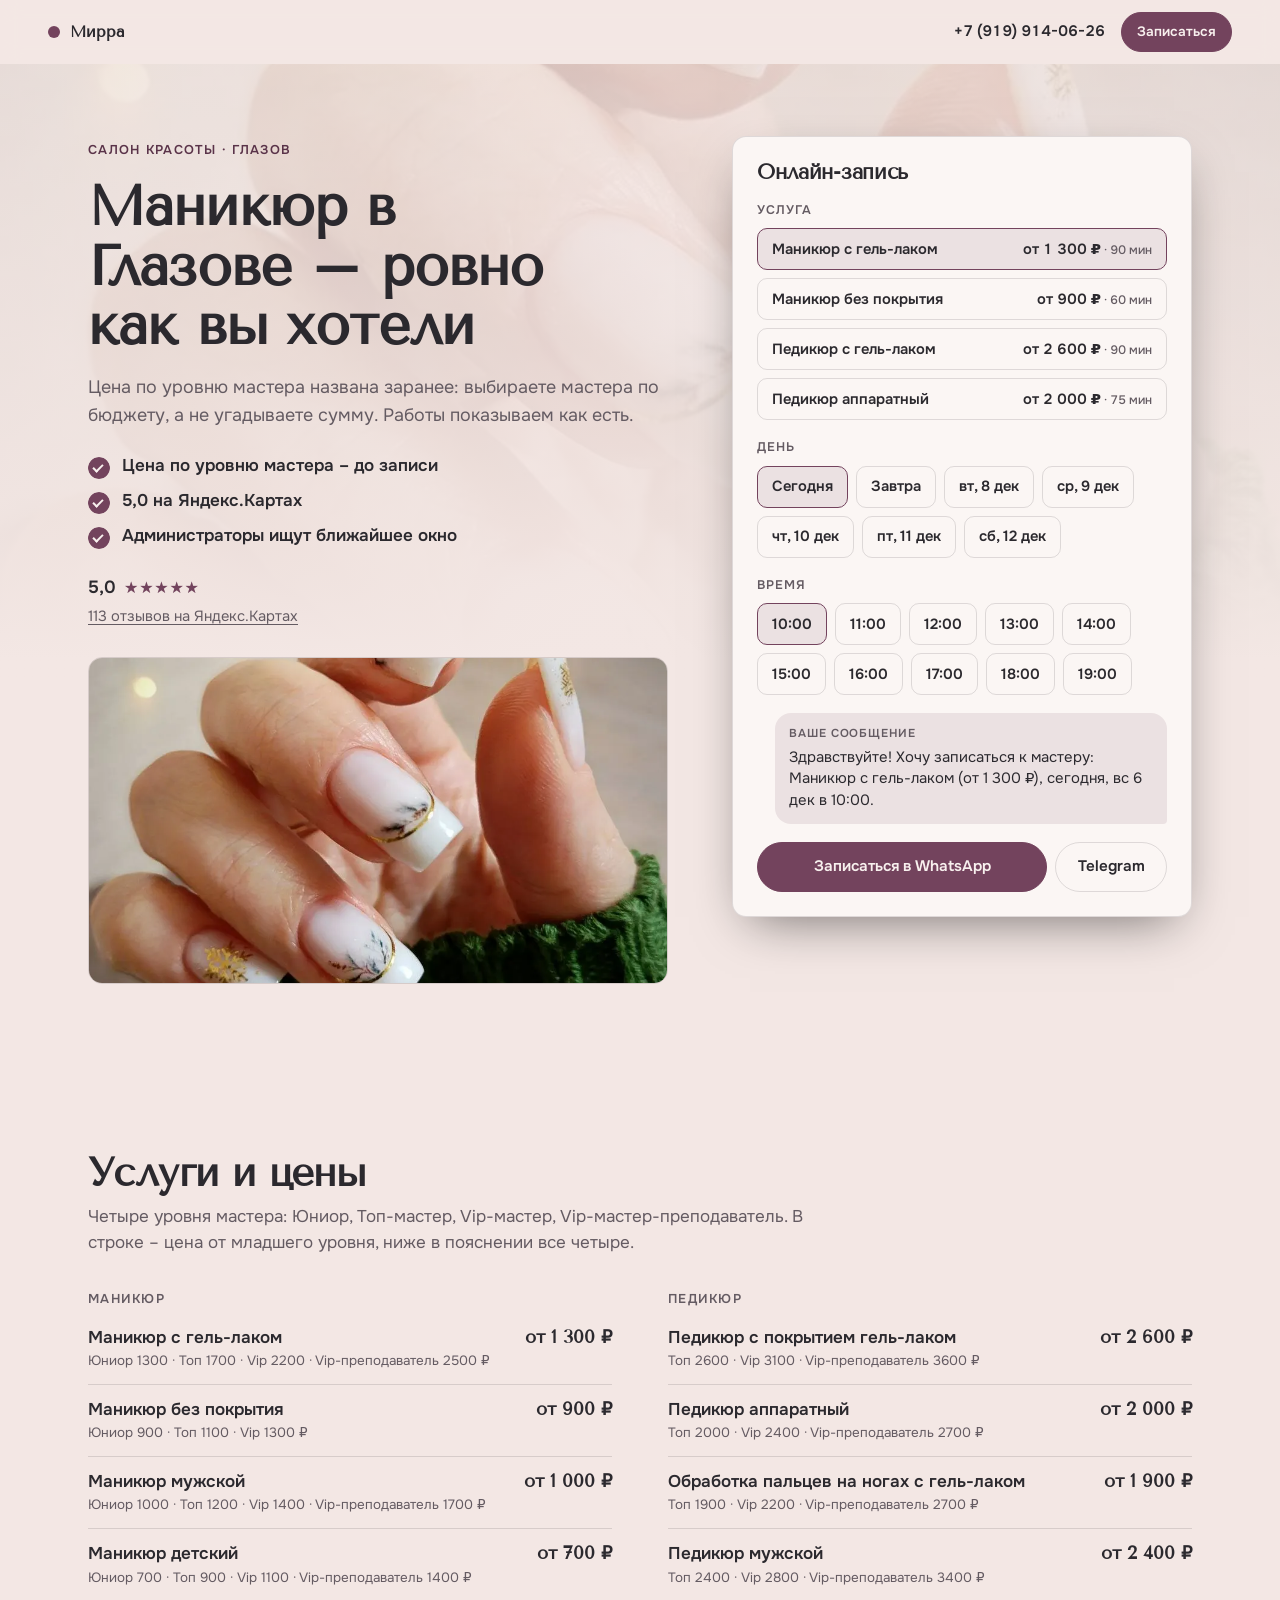
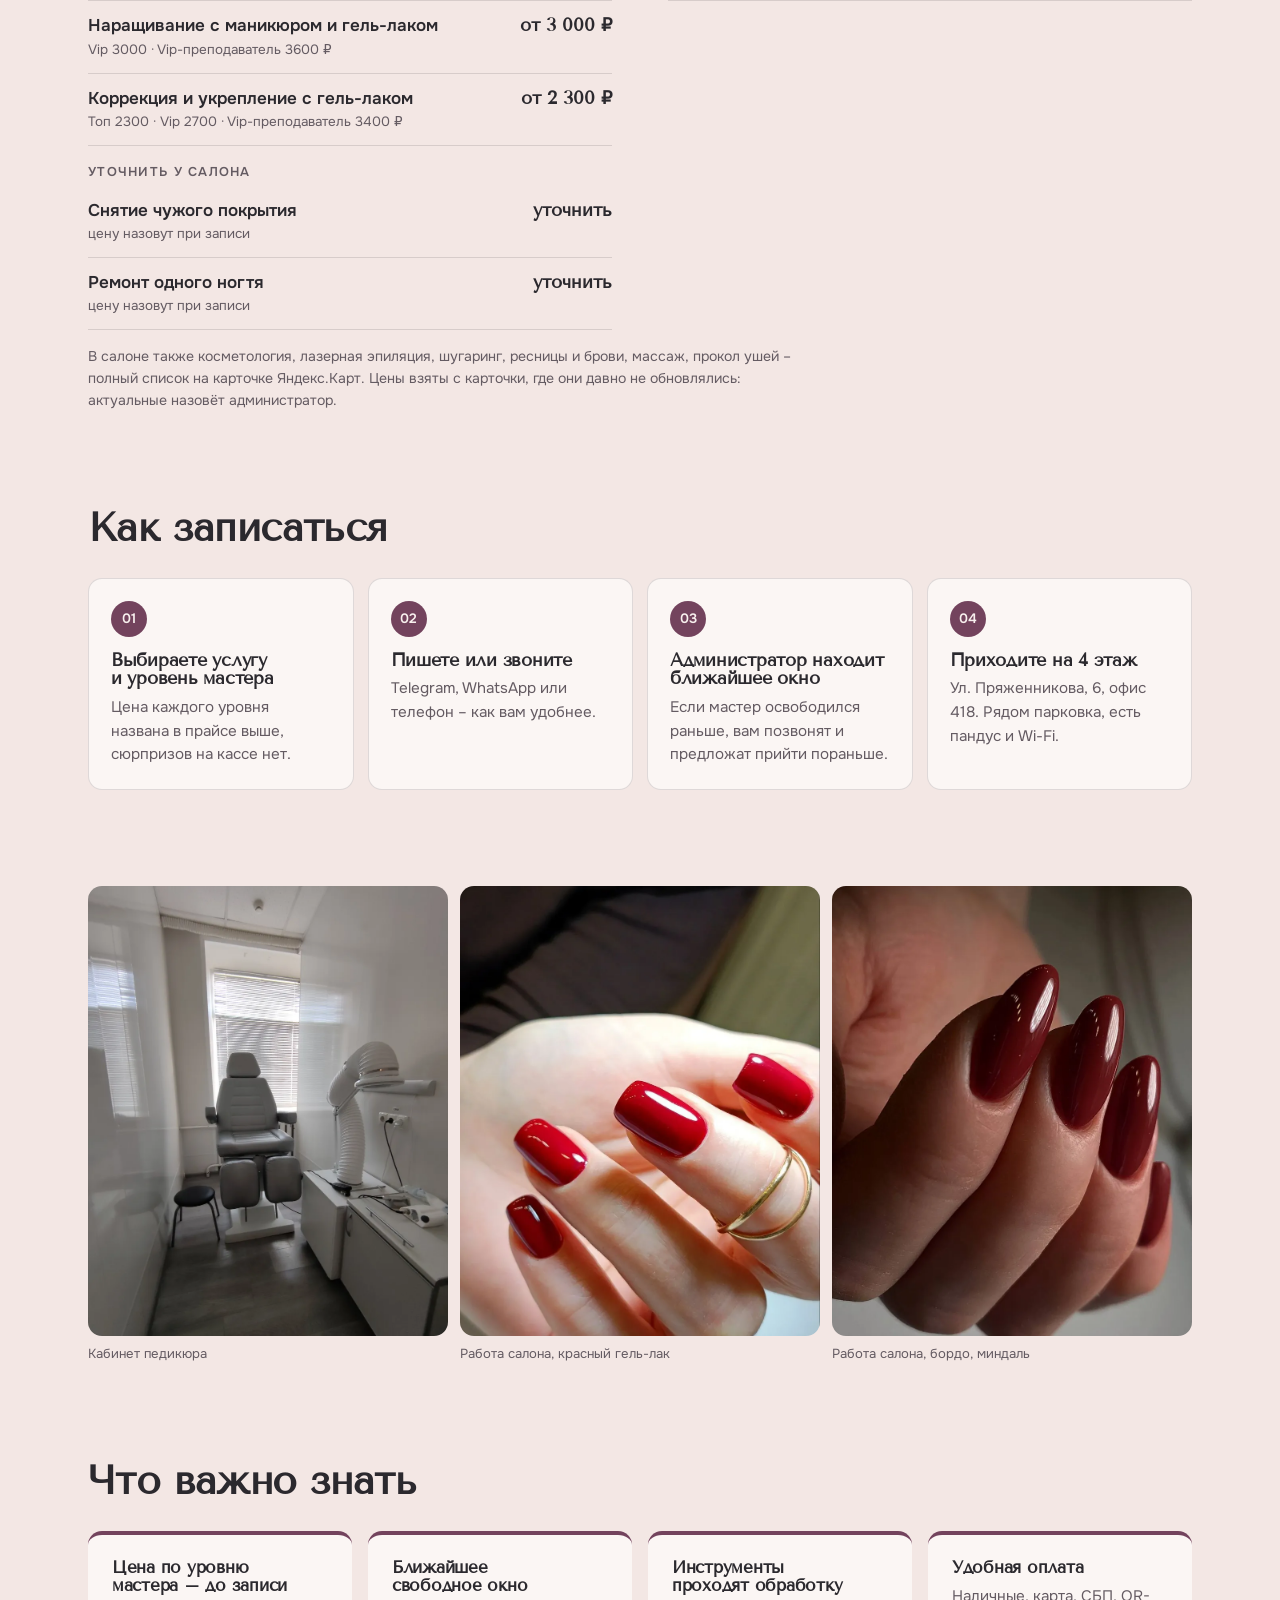
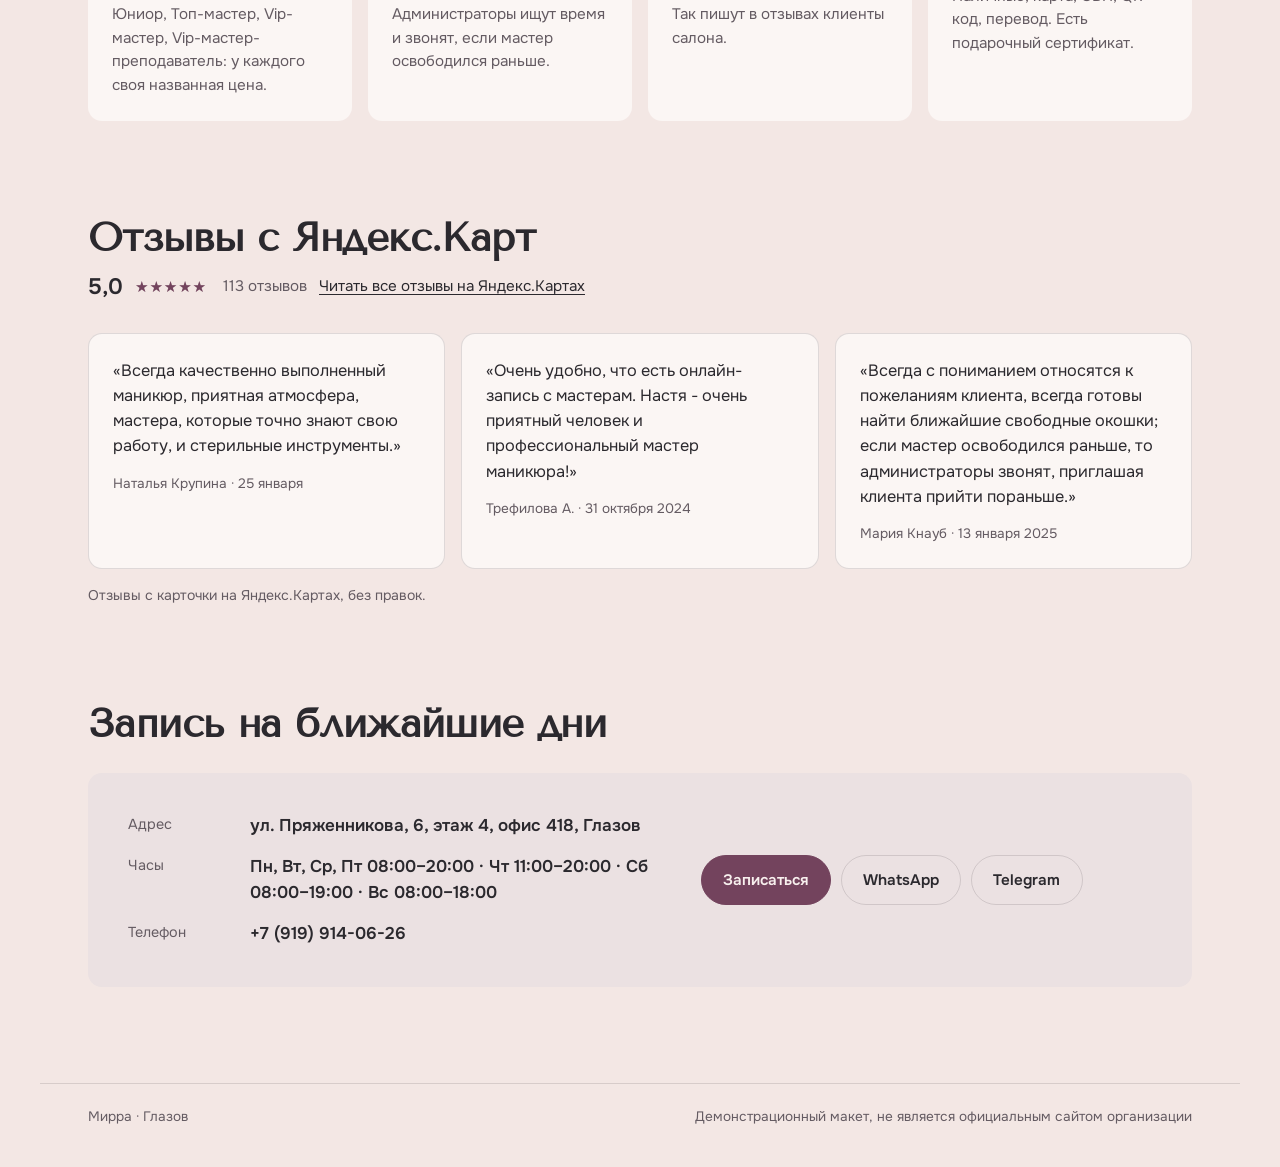
==== commit 58b4124c: "Блок рейтинга со звёздами и ссылкой на карточку на первом экране" ====
--- a/prod/index.html
+++ b/prod/index.html
@@ -41,7 +41,7 @@
       <h1>Маникюр в Глазове – ровно как вы хотели</h1>
       <p class="s-lead">Цена по уровню мастера названа заранее: выбираете мастера по бюджету, а не угадываете сумму. Работы показываем как есть.</p>
       <ul class="s-ticks"><li>Цена по уровню мастера – до записи</li><li>5,0 на Яндекс.Картах</li><li>Администраторы ищут ближайшее окно</li></ul>
-      <p class="s-rating"><a class="s-toprating" href="https://yandex.ru/maps/org/mirra/141368039031/" target="_blank" rel="noopener"><b>5,0</b><span class="s-reviews__stars" style="--r: 5" aria-hidden="true"></span><u>113 отзывов на Яндекс.Картах</u></a></p>
+      <p class="s-rating"><a class="s-toprating" href="https://yandex.ru/maps/org/mirra/141368039031/" target="_blank" rel="noopener"><span class="s-toprating__row"><b>5,0</b><span class="s-reviews__stars" style="--r: 5" aria-hidden="true"></span></span><u>113 отзывов на Яндекс.Картах</u></a></p>
       <figure class="s-hero__photo"><img class="" src="assets/hero.webp" alt="Френч с дизайном, работа салона «Мирра»" loading="lazy" decoding="async"></figure>
     </div>
     <div class="s-hero__widget" id="widget"><form class="s-widget" data-s-booking data-days="7" data-closed="" data-slots="10:00,11:00,12:00,13:00,14:00,15:00,16:00,17:00,18:00,19:00" data-message="Здравствуйте! Хочу записаться к мастеру: {услуга}, {день} в {время}." onsubmit="return false">
--- a/prod/style-prod.css
+++ b/prod/style-prod.css
@@ -200,7 +200,10 @@
   .s-dock .s-btn:first-child { flex: 1.7; }
 }
 
-.s-toprating { display: inline-flex; flex-wrap: wrap; align-items: center; gap: 4px 10px; color: inherit; text-decoration: none; }
-.s-toprating b { font-size: 1.1rem; }
-.s-toprating u { text-underline-offset: 3px; }
+.s-toprating { display: inline-flex; flex-direction: column; align-items: flex-start; gap: 3px; color: inherit; text-decoration: none; }
+.s-toprating__row { display: inline-flex; align-items: center; gap: 8px; }
+.s-toprating b { font-size: 1.1rem; font-weight: 700; }
+.s-toprating .s-reviews__stars { font-size: 1rem; }
+.s-toprating u { font-size: .92rem; font-weight: 400; color: var(--c-ink-soft); text-underline-offset: 3px; text-decoration-thickness: 1px; }
 .s-toprating:hover u { color: var(--c-accent-deep, var(--c-accent)); }
+.s-facts li { display: flex; align-items: center; }
